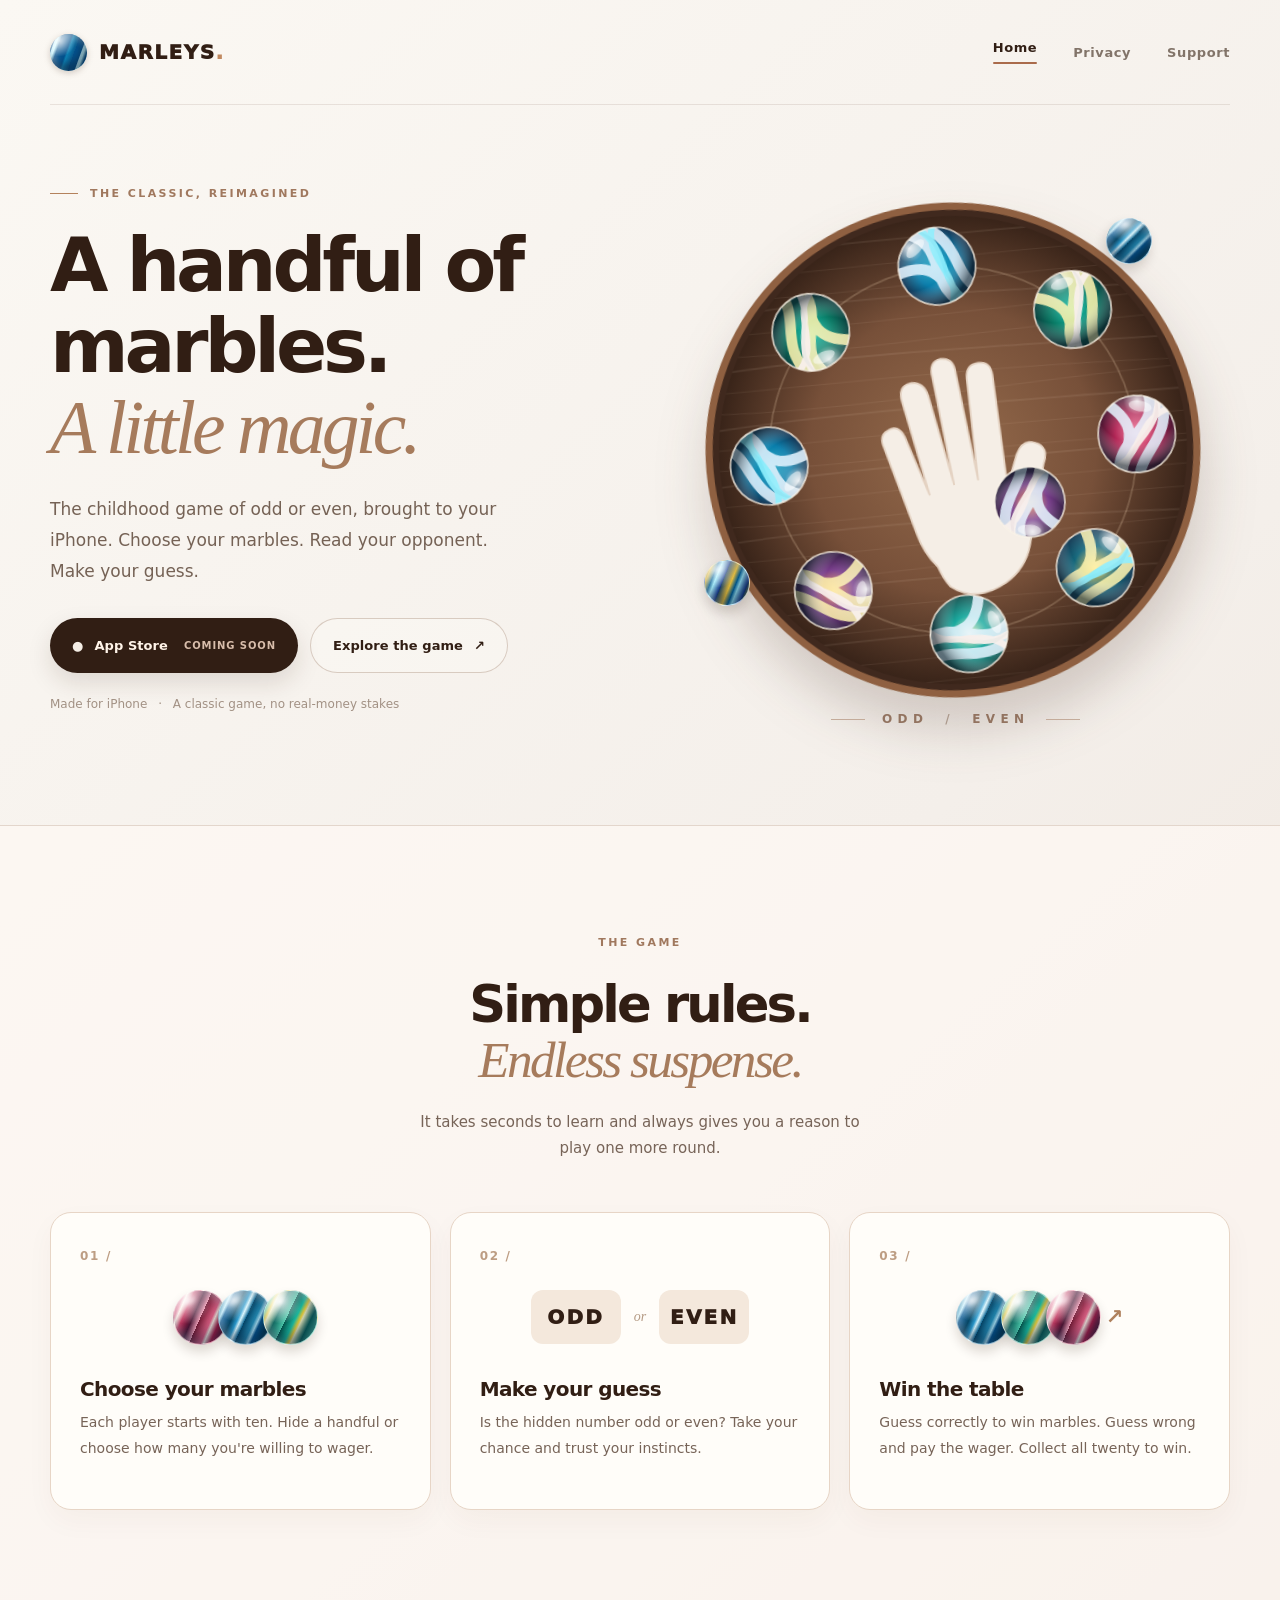
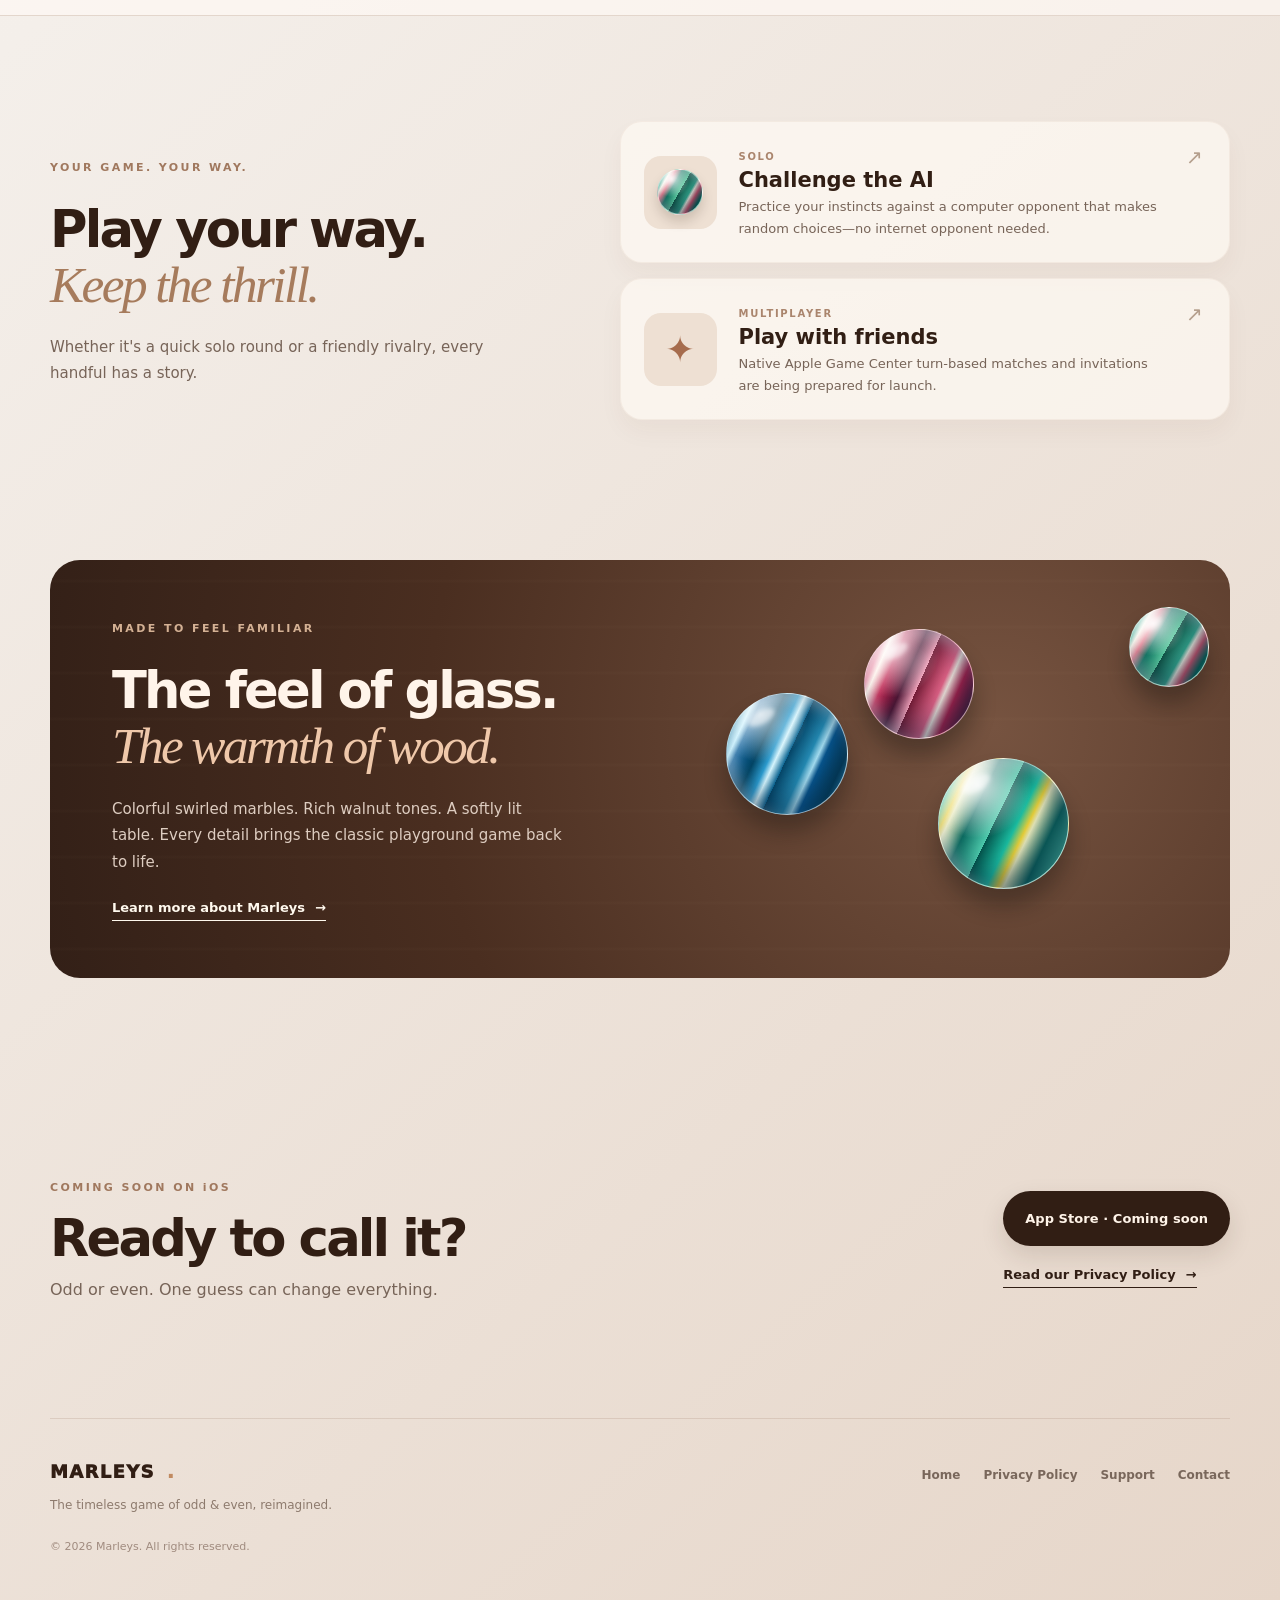
==== index.html @ 5f9bfbec "Build Marleys branded GitHub Pages site with support and privacy" ====
<!doctype html>
<html lang="en">
<head>
  <meta charset="utf-8">
  <meta name="viewport" content="width=device-width, initial-scale=1, viewport-fit=cover">
  <meta name="theme-color" content="#f4efea">
  <meta name="description" content="Marleys brings the classic game of odd or even to iPhone. Guess, wager marbles, and challenge a friend with Apple Game Center. App Store release coming soon.">
  <link rel="canonical" href="https://doki050.github.io/marleys-privacy/">
  <meta property="og:type" content="website">
  <meta property="og:site_name" content="Marleys">
  <meta property="og:title" content="Marleys — The classic game of odd & even">
  <meta property="og:description" content="Marleys brings the classic game of odd or even to iPhone. Guess, wager marbles, and challenge a friend with Apple Game Center. App Store release coming soon.">
  <meta property="og:url" content="https://doki050.github.io/marleys-privacy/">
  <meta name="twitter:card" content="summary">
  <link rel="icon" type="image/svg+xml" href="assets/marleys-mark.svg">
  <link rel="stylesheet" href="styles.css">
  <title>Marleys — The classic game of odd & even</title>
</head>
<body>
  <a class="skip-link" href="#main">Skip to content</a>
  <header class="site-header wrap">
    <a class="brand" href="./" aria-label="Marleys home"><span class="brand-ball" aria-hidden="true"></span><span>MARLEYS<span class="brand-dot">.</span></span></a>
    <nav class="navigation" aria-label="Main navigation">
      <a href="./" aria-current="page">Home</a>
      <a href="privacy.html">Privacy</a>
      <a href="support.html">Support</a>
    </nav>
  </header>

  <main id="main">
    <section class="hero wrap">
      <div class="hero-copy">
        <span class="eyebrow"><span class="eyebrow-line"></span> THE CLASSIC, REIMAGINED</span>
        <h1>A handful of<br>marbles.<br><em>A little magic.</em></h1>
        <p class="hero-lead">The childhood game of odd or even, brought to your iPhone. Choose your marbles. Read your opponent. Make your guess.</p>
        <div class="hero-actions">
          <span class="button button-primary coming-soon" aria-label="Coming soon to the App Store"><span class="apple-glyph" aria-hidden="true">●</span> App Store <span class="button-soon">Coming soon</span></span>
          <a class="button button-quiet" href="#how-to-play">Explore the game <span aria-hidden="true">↗</span></a>
        </div>
        <p class="hero-footnote">Made for iPhone <span>·</span> A classic game, no real-money stakes</p>
      </div>
      <div class="hero-art">
        <div class="art-halo" aria-hidden="true"></div>
        <img class="hero-emblem" src="assets/marleys-mark.svg" alt="A wooden tabletop emblem with a cream hand and colorful glass marbles" width="560" height="560" loading="eager">
        <span class="floating-ball float-one" aria-hidden="true"></span>
        <span class="floating-ball float-two" aria-hidden="true"></span>
        <span class="art-caption"><span class="caption-line"></span> ODD <span class="caption-divider">/</span> EVEN <span class="caption-line"></span></span>
      </div>
    </section>
    <section class="section intro" id="how-to-play" aria-labelledby="how-title">
      <div class="wrap">
        <div class="section-heading"><p class="eyebrow">THE GAME</p><h2 id="how-title">Simple rules.<br><em>Endless suspense.</em></h2><p>It takes seconds to learn and always gives you a reason to play one more round.</p></div>
        <div class="steps">
          <article class="step"><span class="step-index">01 /</span><div class="step-illustration"><span class="glass-marble glass-marble-red" aria-hidden="true"></span><span class="glass-marble glass-marble-blue" aria-hidden="true"></span><span class="glass-marble glass-marble-gold" aria-hidden="true"></span></div><h3>Choose your marbles</h3><p>Each player starts with ten. Hide a handful or choose how many you're willing to wager.</p></article>
          <article class="step"><span class="step-index">02 /</span><div class="step-illustration guess-illustration" aria-hidden="true"><span>ODD</span><i>or</i><span>EVEN</span></div><h3>Make your guess</h3><p>Is the hidden number odd or even? Take your chance and trust your instincts.</p></article>
          <article class="step"><span class="step-index">03 /</span><div class="step-illustration win-illustration" aria-hidden="true"><span class="glass-marble glass-marble-blue"></span><span class="glass-marble glass-marble-gold"></span><span class="glass-marble glass-marble-red"></span><b>↗</b></div><h3>Win the table</h3><p>Guess correctly to win marbles. Guess wrong and pay the wager. Collect all twenty to win.</p></article>
        </div>
      </div>
    </section>
    <section class="section modes-section">
      <div class="wrap modes-layout">
        <div class="section-heading left"><p class="eyebrow">YOUR GAME. YOUR WAY.</p><h2>Play your way.<br><em>Keep the thrill.</em></h2><p>Whether it's a quick solo round or a friendly rivalry, every handful has a story.</p></div>
        <div class="mode-stack">
          <article class="mode-tile"><div class="mode-symbol"><span class="glass-marble glass-marble-teal" aria-hidden="true"></span></div><div><span class="mode-kicker">SOLO</span><h3>Challenge the AI</h3><p>Practice your instincts against a computer opponent that makes random choices—no internet opponent needed.</p></div><span class="mode-arrow" aria-hidden="true">↗</span></article>
          <article class="mode-tile"><div class="mode-symbol friends-symbol" aria-hidden="true">✦</div><div><span class="mode-kicker">MULTIPLAYER</span><h3>Play with friends</h3><p>Native Apple Game Center turn-based matches and invitations are being prepared for launch.</p></div><span class="mode-arrow" aria-hidden="true">↗</span></article>
        </div>
      </div>
    </section>
    <section class="section feature-section">
      <div class="wrap feature-panel"><div class="feature-copy"><p class="eyebrow">MADE TO FEEL FAMILIAR</p><h2>The feel of glass.<br><em>The warmth of wood.</em></h2><p>Colorful swirled marbles. Rich walnut tones. A softly lit table. Every detail brings the classic playground game back to life.</p><a class="text-link" href="support.html">Learn more about Marleys <span aria-hidden="true">→</span></a></div><div class="feature-showcase" aria-hidden="true"><span class="glass-marble glass-marble-red"></span><span class="glass-marble glass-marble-blue"></span><span class="glass-marble glass-marble-gold"></span><span class="glass-marble glass-marble-teal"></span></div></div>
    </section>
    <section class="section final-cta"><div class="wrap final-inner"><div><p class="eyebrow">COMING SOON ON iOS</p><h2>Ready to call it?</h2><p>Odd or even. One guess can change everything.</p></div><div class="final-cta-actions"><span class="button button-primary coming-soon" aria-label="App Store release coming soon">App Store · Coming soon</span><a class="text-link" href="privacy.html">Read our Privacy Policy <span aria-hidden="true">→</span></a></div></div></section>
  </main>
  <footer class="site-footer wrap">
    <div><a class="footer-brand" href="./">MARLEYS<span class="brand-dot">.</span></a><p>The timeless game of odd &amp; even, reimagined.</p><small>© 2026 Marleys. All rights reserved.</small></div>
    <nav aria-label="Footer links"><a href="./">Home</a><a href="privacy.html">Privacy Policy</a><a href="support.html">Support</a><a href="mailto:kovacs.benjamin.mark99@gmail.com">Contact</a></nav>
  </footer>
</body>
</html>
---- styles.css ----
:root {
  --paper:#f4efea;--paper-top:#fbf8f3;--cream:#fffaf3;--sand:#e9dacc;--walnut:#311e14;--wood:#684733;--caramel:#ab805c;--muted:#776458;--line:rgba(91,62,43,.15);--shadow:0 30px 65px rgba(58,32,16,.12);
}
*{box-sizing:border-box}html{scroll-behavior:smooth}body{margin:0;color:var(--walnut);font-family:ui-rounded,"SF Pro Rounded","Avenir Next",Avenir,system-ui,-apple-system,BlinkMacSystemFont,"Segoe UI",sans-serif;background:linear-gradient(138deg,var(--paper-top) 0%,var(--paper) 38%,#e6d6c9 100%);-webkit-font-smoothing:antialiased}a{color:inherit}a:focus-visible,summary:focus-visible{outline:3px solid #b67544;outline-offset:5px}p{line-height:1.75}button,summary{font:inherit}::selection{color:#fff;background:#754e36}.wrap{width:min(1180px,calc(100% - 72px));margin-inline:auto}.skip-link{position:absolute;top:-90px;left:16px;padding:12px 20px;background:var(--walnut);color:white;z-index:50}.skip-link:focus{top:10px}.site-header{height:105px;display:flex;align-items:center;justify-content:space-between;gap:24px;border-bottom:1px solid rgba(82,51,32,.11)}.brand,.footer-brand{text-decoration:none;font-weight:950;letter-spacing:.075em;font-size:20px;display:inline-flex;align-items:center;gap:12px}.brand-dot{color:#c18a61}.brand-ball{display:block;width:37px;height:37px;border-radius:50%;position:relative;box-shadow:inset -6px -7px 7px rgba(10,29,49,.45),inset 5px 5px 7px rgba(255,255,255,.4),0 2px 6px #634b3b44;background:radial-gradient(circle at 26% 18%,#ffffffbb,transparent 39%),repeating-linear-gradient(110deg,transparent 0px,transparent 6px,#b9eeff 7px,#c2f8ff 9px,transparent 12px,transparent 21px,#0d80b3 23px,#0a5a8f 29px),#04528e}.navigation{display:flex;align-items:center;gap:36px}.navigation a{text-decoration:none;font-size:13px;font-weight:750;letter-spacing:.045em;color:#827469;transition:color .2s}.navigation a:hover,.navigation a[aria-current=page]{color:var(--walnut)}.navigation a[aria-current=page]::after{content:"";display:block;height:2px;border-radius:3px;background:#aa6b4b;margin-top:7px}.hero{display:grid;grid-template-columns:1.04fr .96fr;align-items:center;min-height:650px;padding-block:74px 98px;gap:26px}.eyebrow{display:inline-flex;align-items:center;gap:12px;letter-spacing:.22em;font-size:11px;font-weight:850;color:#a0785e;margin:0 0 25px}.eyebrow-line{width:28px;height:1px;background:#b4825c}.hero h1,.section-heading h2,.feature-copy h2,.final-cta h2,.page-hero h1,.not-found h1{font-weight:900;letter-spacing:-.055em;line-height:1.07;margin:0}.hero h1{font-size:clamp(54px,5.9vw,86px)}em{font-family:Georgia,"Times New Roman",serif;font-style:italic;font-weight:400;letter-spacing:-.05em;color:#a67b5c}.hero-lead{font-size:17px;max-width:470px;margin:26px 0 32px;color:#756255;line-height:1.8}.hero-actions{display:flex;align-items:center;flex-wrap:wrap;gap:12px}.button{display:inline-flex;align-items:center;justify-content:center;gap:11px;min-height:55px;padding:0 22px;border-radius:100px;font-size:13px;font-weight:850;text-decoration:none;white-space:nowrap;letter-spacing:.005em}.button-primary{background:var(--walnut);color:#fff4e9;box-shadow:0 10px 24px #38201321}.button-primary[href]:hover{background:#563826;transform:translateY(-2px)}.button-quiet{border:1px solid #bca59688;background:#fffdf93e}.button-quiet:hover{background:#fffaf5}.button-soon{margin-left:5px;font-size:10px;text-transform:uppercase;letter-spacing:.09em;color:#d8bdab}.coming-soon{cursor:default}.apple-glyph{font-size:13px;color:#f4ede5}.hero-footnote{font-size:12px;color:#a29184;margin-top:21px}.hero-footnote span{padding:0 7px}.hero-art{position:relative;min-height:520px;display:flex;flex-direction:column;align-items:center;justify-content:center}.art-halo{position:absolute;inset:3% 1% 9%;border-radius:50%;background:radial-gradient(circle,#e0c2a9aa 0,transparent 62%)}.hero-emblem{display:block;width:min(100%,540px);height:auto;position:relative;z-index:2;filter:drop-shadow(0 32px 26px #3f281e33);transform:rotate(-5deg)}.art-caption{position:relative;z-index:2;display:flex;align-items:center;gap:17px;color:#927360;letter-spacing:.45em;font-size:12px;font-weight:850;margin-top:-8px;padding-left:.45em}.caption-line{display:block;width:34px;height:1px;background:#c4ab9a}.caption-divider{color:#ab998c}.floating-ball,.glass-marble{display:inline-block;flex:none;border-radius:50%;position:relative;box-shadow:inset -7px -10px 13px #01142e6a,inset 4px 4px 8px #ffffff70,0 7px 12px #24150928;border:1px solid #ffffff93;background:radial-gradient(circle at 28% 17%,#ffffffae,transparent 36%),repeating-linear-gradient(115deg,#054567 0%,#248bb4 12%,#b1ecff 17%,#075d9a 21%,#034565 33%,#2b9acd 41%,#d5f4fc 45%,#096492 51%)}.floating-ball::after,.glass-marble::after{content:"";position:absolute;width:24%;height:11%;top:14%;left:17%;border-radius:50%;background:#fff8;filter:blur(2px);transform:rotate(-30deg)}.float-one,.float-two{position:absolute;z-index:3;width:46px;height:46px}.float-one{top:7%;right:14%;transform:rotate(20deg)}.float-two{left:5%;bottom:22%;background:radial-gradient(circle at 30% 20%,#ffffffa6,transparent 38%),repeating-linear-gradient(112deg,#194267 0%,#efc339 14%,#00629b 23%,#9defff 29%,#143487 42%)}.section{padding-block:105px}.intro{background:#fffaf5aa;border-block:1px solid #e3d6cc}.section-heading{text-align:center;margin:0 auto 51px;max-width:630px}.section-heading h2,.feature-copy h2{font-size:clamp(39px,4vw,59px)}.section-heading>p:last-child{color:var(--muted);font-size:15px;max-width:440px;margin:21px auto 0}.steps{display:grid;grid-template-columns:repeat(3,1fr);gap:19px}.step{padding:32px 29px 38px;border:1px solid #e7d5c6;background:#fffdf9;border-radius:21px;min-height:298px;box-shadow:0 11px 28px #5a35100a}.step-index{font-size:12px;font-weight:850;letter-spacing:.14em;color:#bd9d83}.step-illustration{height:86px;display:flex;align-items:center;justify-content:center;gap:-6px;margin:10px 0 17px}.glass-marble{width:58px;height:58px}.step-illustration .glass-marble{width:55px;height:55px;margin-right:-10px}.glass-marble-red{background:radial-gradient(circle at 25% 18%,#ffffffb9,transparent 40%),repeating-linear-gradient(114deg,#721c36 0%,#e76387 15%,#fff1e6 19%,#be204d 27%,#4b1634 40%,#ef9eb7 50%)}.glass-marble-gold{background:radial-gradient(circle at 30% 20%,#ffffffe0,transparent 39%),repeating-linear-gradient(116deg,#04544c 0%,#1aba9f 12%,#e8cf38 18%,#e7e8ba 21%,#0c6a60 32%,#4cc9ab 45%)}.glass-marble-teal{background:radial-gradient(circle at 30% 20%,#ffffffe0,transparent 39%),repeating-linear-gradient(120deg,#115446 0%,#36ae90 15%,#faf5e5 19%,#df5b72 26%,#06705c 35%,#5ccfa2 49%)}.guess-illustration{gap:13px;color:var(--walnut);font-size:20px;font-weight:950;letter-spacing:.11em}.guess-illustration span{display:grid;place-items:center;background:#f4e8dc;border-radius:12px;min-width:90px;height:54px}.guess-illustration i{font-family:Georgia,serif;font-size:14px;color:#b59b85;font-weight:400;letter-spacing:0}.win-illustration{position:relative}.win-illustration b{font-size:21px;color:#af815d;margin-left:15px}.step h3{font-size:20px;letter-spacing:-.03em;margin:5px 0 9px}.step p{font-size:14px;color:var(--muted);margin:0;line-height:1.8}.modes-layout{display:grid;grid-template-columns:.9fr 1.1fr;gap:70px;align-items:center}.section-heading.left{text-align:left;margin:0;max-width:445px}.section-heading.left>p:last-child{margin-left:0}.mode-stack{display:grid;gap:15px}.mode-tile{display:grid;grid-template-columns:77px 1fr 20px;gap:18px;align-items:center;padding:23px;background:#fffaf4a8;border-radius:22px;border:1px solid #dcc8b93d;box-shadow:0 12px 24px #54361d0b}.mode-symbol{display:grid;place-items:center;width:73px;height:73px;background:#eee0d3;border-radius:17px}.mode-symbol .glass-marble{width:46px;height:46px}.friends-symbol{font-size:36px;color:#a66c4d}.mode-kicker{font-weight:850;letter-spacing:.17em;color:#aa856d;font-size:10px}.mode-tile h3{font-size:21px;margin:4px 0}.mode-tile p{font-size:13px;color:var(--muted);margin:0;line-height:1.65}.mode-arrow{font-size:20px;color:#b49e8c;align-self:start}.feature-section{padding-top:35px}.feature-panel{display:grid;grid-template-columns:1.1fr .9fr;align-items:center;min-height:380px;border-radius:30px;overflow:hidden;background:radial-gradient(circle at 80% 40%,#765340,#4a2e20 58%,#301e16 105%);position:relative;color:#fff4ea}.feature-panel::before{content:"";position:absolute;inset:0;opacity:.19;background:repeating-linear-gradient(0deg,transparent 0 27px,#f5d5ab14 28px 30px,transparent 31px 46px);pointer-events:none}.feature-copy{padding:57px 16px 57px 62px;position:relative;z-index:2}.feature-copy .eyebrow{color:#d4b194}.feature-copy h2{font-size:clamp(39px,4vw,57px)}.feature-copy h2 em{color:#efc8aa}.feature-copy p:not(.eyebrow){max-width:450px;font-size:15px;color:#decdc1;margin:22px 0}.text-link{display:inline-flex;align-items:center;gap:10px;font-size:13px;font-weight:800;text-decoration:none;border-bottom:1px solid currentColor;padding-bottom:5px}.feature-copy .text-link{color:#fff9ee}.text-link:hover{opacity:.72}.feature-showcase{position:relative;height:360px}.feature-showcase .glass-marble{position:absolute;width:110px;height:110px;box-shadow:inset -15px -16px 24px #071e396b,inset 9px 8px 14px #ffffff70,0 17px 22px #130e0c55}.feature-showcase .glass-marble:nth-child(1){top:11%;left:31%}.feature-showcase .glass-marble:nth-child(2){top:29%;left:5%;width:122px;height:122px}.feature-showcase .glass-marble:nth-child(3){top:47%;left:45%;width:131px;height:131px}.feature-showcase .glass-marble:nth-child(4){top:5%;right:4%;width:80px;height:80px}.final-cta{padding-block:93px 114px}.final-inner{display:flex;align-items:center;justify-content:space-between;gap:30px}.final-inner .eyebrow{margin-bottom:14px}.final-cta h2{font-size:clamp(40px,4vw,60px)}.final-cta p:not(.eyebrow){color:var(--muted);margin:10px 0 0}.final-cta-actions{display:grid;justify-items:start;gap:21px}.site-footer{display:flex;justify-content:space-between;gap:30px;padding-block:42px 50px;border-top:1px solid #9a7d6a36}.footer-brand{font-size:18px}.site-footer p{color:#8d7a6d;font-size:12px;margin:13px 0 19px}.site-footer small{font-size:11px;color:#a08b7f}.site-footer nav{display:flex;flex-wrap:wrap;align-content:start;gap:23px;padding-top:7px}.site-footer nav a{text-decoration:none;font-size:12px;font-weight:700;color:#79675b}.site-footer nav a:hover{color:var(--walnut)}
/* Privacy and support */
.legal-main{padding-top:77px;padding-bottom:107px}.page-hero{max-width:760px;margin-bottom:72px}.page-hero h1{font-size:clamp(58px,6.5vw,88px)}.page-hero>p{font-size:17px;color:var(--muted);max-width:650px;margin:27px 0 21px}.date-note{font-size:12px;color:#a08d7e}.legal-layout{display:grid;grid-template-columns:200px minmax(0,1fr);gap:62px;align-items:start}.legal-aside{display:grid;gap:17px;position:sticky;top:24px}.legal-aside span{font-size:10px;font-weight:850;letter-spacing:.22em;color:#b49277;margin-bottom:6px}.legal-aside a{text-decoration:none;color:#817163;font-size:13px;font-weight:700}.legal-aside a:hover{color:var(--walnut)}.legal-content{display:grid;gap:15px}.legal-card{background:#fffdf9c7;border-radius:22px;border:1px solid #e5d3c6;padding:32px 36px;scroll-margin-top:20px}.legal-card.highlight{background:linear-gradient(135deg,#f5e4d4,#ebd2bc);border-color:#e3c5ac}.card-kicker{color:#ae8265;display:block;font-size:10px;font-weight:850;letter-spacing:.18em;margin-bottom:13px}.legal-card h2{font-size:23px;letter-spacing:-.035em;margin:0 0 13px}.legal-card p{color:#736155;font-size:14px;margin:9px 0;line-height:1.85}.legal-card a{color:#78482f;text-underline-offset:3px}.legal-card.contact-card{background:var(--walnut);color:#fff7ed}.legal-card.contact-card h2{color:#fff7ed}.legal-card.contact-card p{color:#ddcabe}.legal-card.contact-card .card-kicker{color:#e4b98d}.email-link{display:inline-flex;align-items:center;gap:15px;font-size:clamp(13px,1.9vw,19px);font-weight:800;overflow-wrap:anywhere}.contact-card .email-link{color:#fff6ee}.support-contact{background:var(--walnut);border-radius:26px;padding:32px 39px;display:flex;justify-content:space-between;align-items:center;gap:20px;color:#fff9ef;margin-bottom:71px}.support-contact .card-kicker{color:#dfba9c}.support-contact h2{font-size:33px;letter-spacing:-.04em;margin:0}.support-contact p{font-size:13px;color:#decabf;margin:6px 0}.support-contact .button{background:#fff8ec;color:var(--walnut)}.faq-section{display:grid;grid-template-columns:250px minmax(0,1fr);gap:55px;margin-bottom:63px}.faq-heading .eyebrow{margin-bottom:15px}.faq-heading h2{font-size:34px;line-height:1.15;letter-spacing:-.045em;margin:0}.faq-list{display:grid;gap:12px}.faq-list details{background:#fffaf5c2;border:1px solid #e3d4c7;border-radius:17px;padding:0 23px}.faq-list summary{position:relative;cursor:pointer;font-weight:800;font-size:15px;list-style:none;padding:23px 30px 23px 0}.faq-list summary::-webkit-details-marker{display:none}.faq-list summary::after{content:"+";position:absolute;right:0;top:18px;color:#a37d61;font-size:26px;font-weight:400}.faq-list details[open] summary::after{content:"−"}.faq-list details p{font-size:14px;line-height:1.9;color:var(--muted);margin:0 0 23px}.faq-list details a{color:#734628}.support-bottom{display:flex;align-items:center;gap:20px;padding:30px 0;border-top:1px solid var(--line)}.support-bottom .glass-marble{width:53px;height:53px}.support-bottom h2{font-size:21px;margin:0}.support-bottom p{color:var(--muted);font-size:13px;margin:4px 0}.support-bottom .text-link{margin-left:auto}.not-found{min-height:60vh;display:flex;flex-direction:column;align-items:flex-start;justify-content:center;padding-bottom:60px}.not-found h1{font-size:clamp(54px,7vw,96px)}.not-found>p{color:var(--muted)}
@media(max-width:960px){.hero{min-height:auto;grid-template-columns:1fr 1fr;padding-block:62px 78px}.hero h1{font-size:clamp(47px,6vw,70px)}.hero-art{min-height:400px}.section{padding-block:75px}.modes-layout{gap:34px}.feature-copy{padding-left:40px}.legal-layout{grid-template-columns:155px minmax(0,1fr);gap:30px}.faq-section{grid-template-columns:190px minmax(0,1fr);gap:30px}}
@media(max-width:720px){.wrap{width:min(100% - 36px,590px)}.site-header{height:78px}.brand{font-size:17px;gap:8px}.brand-ball{width:29px;height:29px}.navigation{gap:15px}.navigation a{font-size:12px}.hero{display:flex;flex-direction:column;align-items:stretch;gap:15px;padding-block:65px 64px}.hero h1{font-size:clamp(48px,11.3vw,77px)}.hero-lead{font-size:15px;max-width:520px}.hero-actions{gap:10px}.hero-art{min-height:0;padding:13px 20px 0}.hero-emblem{width:min(100%,420px)}.art-caption{margin-top:-13px}.float-one{right:9%;top:8%}.float-two{left:7%;bottom:19%}.section{padding-block:74px}.section-heading h2,.feature-copy h2{font-size:clamp(37px,9vw,54px)}.steps{grid-template-columns:1fr}.step{min-height:0;padding:25px 27px 29px}.step-illustration{height:79px;margin:1px 0 11px}.modes-layout{grid-template-columns:1fr}.section-heading.left{margin-bottom:3px}.feature-section{padding-top:0}.feature-panel{grid-template-columns:1fr;min-height:auto}.feature-copy{padding:46px 32px 0}.feature-showcase{height:220px}.feature-showcase .glass-marble:nth-child(1){left:28%;top:7%}.feature-showcase .glass-marble:nth-child(2){left:11%;top:32%}.feature-showcase .glass-marble:nth-child(3){left:57%;top:39%}.feature-showcase .glass-marble:nth-child(4){right:18%;top:2%}.final-inner{align-items:flex-start;flex-direction:column}.site-footer{display:block;padding-block:36px}.site-footer nav{margin-top:25px}.legal-main{padding-top:68px;padding-bottom:80px}.page-hero{margin-bottom:47px}.page-hero h1{font-size:clamp(52px,11.5vw,74px)}.page-hero>p{font-size:15px}.legal-layout{display:block}.legal-aside{display:none}.legal-card{padding:25px 24px}.legal-card h2{font-size:21px}.faq-section{display:block;margin-bottom:53px}.faq-heading{margin-bottom:25px}.support-contact{padding:29px 25px;flex-direction:column;align-items:flex-start}.support-bottom{flex-wrap:wrap}.support-bottom .text-link{margin-left:73px}}
@media(max-width:390px){.wrap{width:calc(100% - 28px)}.navigation{gap:12px}.navigation a{font-size:11px}.brand{font-size:15px}.brand-ball{width:26px;height:26px}.hero h1{font-size:46px}.button{padding:0 16px;min-height:51px;font-size:12px}.button-soon{font-size:9px}.mode-tile{grid-template-columns:57px 1fr 10px;gap:12px;padding:17px}.mode-symbol{width:57px;height:57px}.mode-symbol .glass-marble{width:39px;height:39px}.mode-tile h3{font-size:18px}.mode-tile p{font-size:12px}.legal-card{padding:23px 18px}}
@media(prefers-reduced-motion:reduce){html{scroll-behavior:auto}*,*::before,*::after{animation:none!important;transition:none!important}}
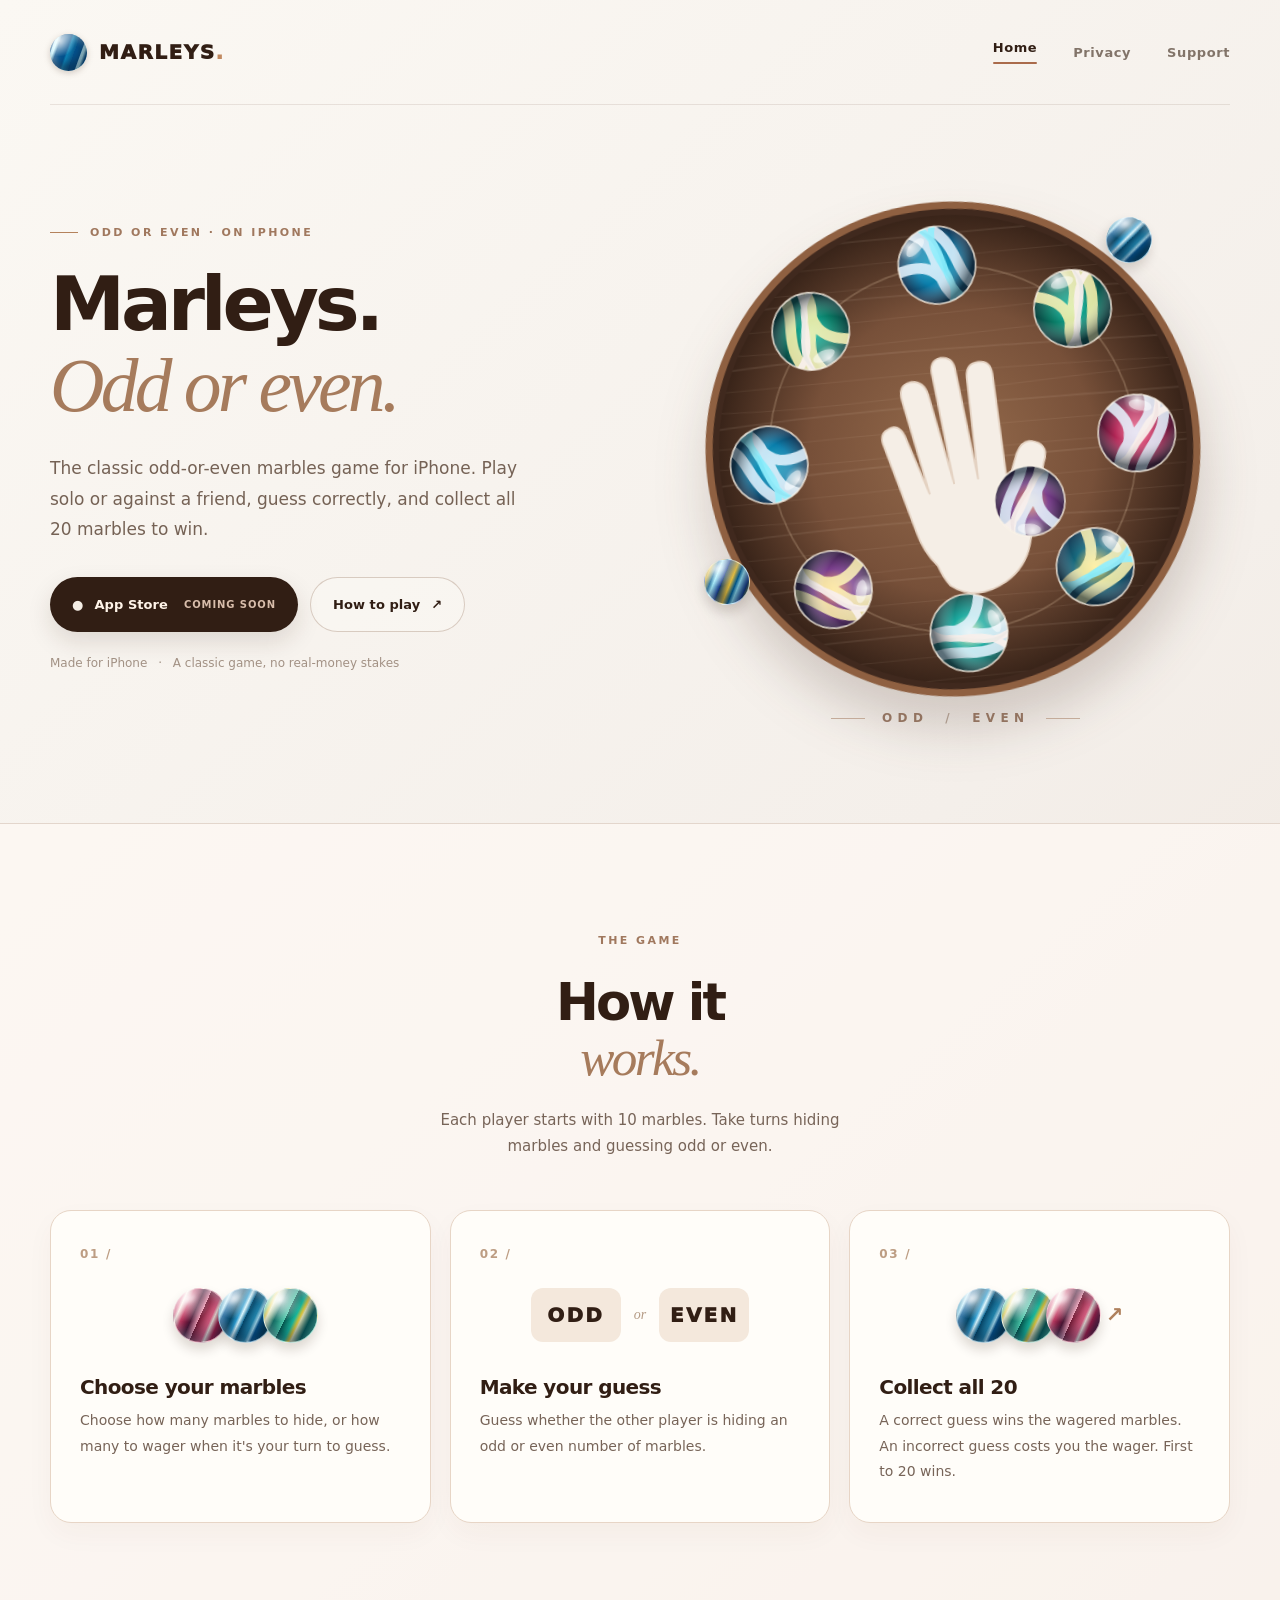
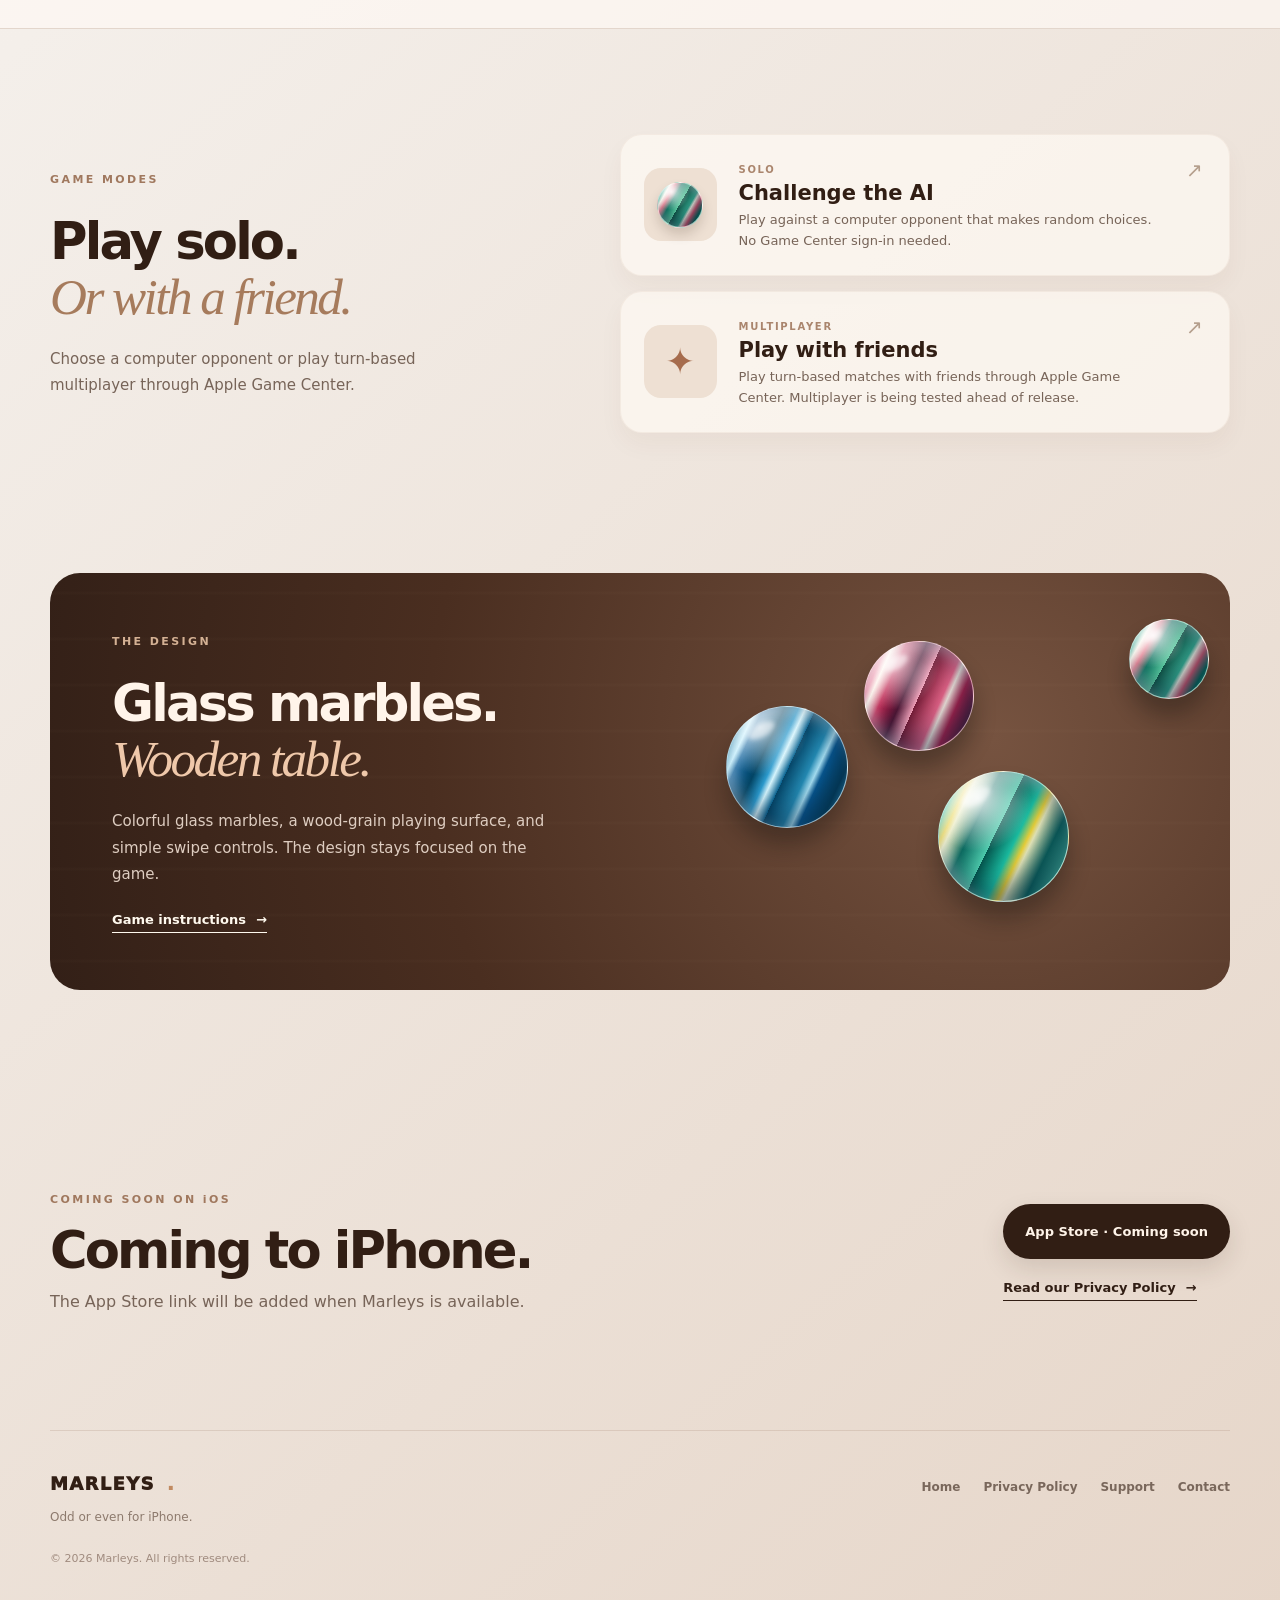
==== commit 8367b14b: "Replace sentimental Marleys homepage copy with direct game-focused messaging" ====
--- a/index.html
+++ b/index.html
@@ -30,12 +30,12 @@
   <main id="main">
     <section class="hero wrap">
       <div class="hero-copy">
-        <span class="eyebrow"><span class="eyebrow-line"></span> THE CLASSIC, REIMAGINED</span>
-        <h1>A handful of<br>marbles.<br><em>A little magic.</em></h1>
-        <p class="hero-lead">The childhood game of odd or even, brought to your iPhone. Choose your marbles. Read your opponent. Make your guess.</p>
+        <span class="eyebrow"><span class="eyebrow-line"></span> ODD OR EVEN · ON IPHONE</span>
+        <h1>Marleys.<br><em>Odd or even.</em></h1>
+        <p class="hero-lead">The classic odd-or-even marbles game for iPhone. Play solo or against a friend, guess correctly, and collect all 20 marbles to win.</p>
         <div class="hero-actions">
           <span class="button button-primary coming-soon" aria-label="Coming soon to the App Store"><span class="apple-glyph" aria-hidden="true">●</span> App Store <span class="button-soon">Coming soon</span></span>
-          <a class="button button-quiet" href="#how-to-play">Explore the game <span aria-hidden="true">↗</span></a>
+          <a class="button button-quiet" href="#how-to-play">How to play <span aria-hidden="true">↗</span></a>
         </div>
         <p class="hero-footnote">Made for iPhone <span>·</span> A classic game, no real-money stakes</p>
       </div>
@@ -49,30 +49,30 @@
     </section>
     <section class="section intro" id="how-to-play" aria-labelledby="how-title">
       <div class="wrap">
-        <div class="section-heading"><p class="eyebrow">THE GAME</p><h2 id="how-title">Simple rules.<br><em>Endless suspense.</em></h2><p>It takes seconds to learn and always gives you a reason to play one more round.</p></div>
+        <div class="section-heading"><p class="eyebrow">THE GAME</p><h2 id="how-title">How it<br><em>works.</em></h2><p>Each player starts with 10 marbles. Take turns hiding marbles and guessing odd or even.</p></div>
         <div class="steps">
-          <article class="step"><span class="step-index">01 /</span><div class="step-illustration"><span class="glass-marble glass-marble-red" aria-hidden="true"></span><span class="glass-marble glass-marble-blue" aria-hidden="true"></span><span class="glass-marble glass-marble-gold" aria-hidden="true"></span></div><h3>Choose your marbles</h3><p>Each player starts with ten. Hide a handful or choose how many you're willing to wager.</p></article>
-          <article class="step"><span class="step-index">02 /</span><div class="step-illustration guess-illustration" aria-hidden="true"><span>ODD</span><i>or</i><span>EVEN</span></div><h3>Make your guess</h3><p>Is the hidden number odd or even? Take your chance and trust your instincts.</p></article>
-          <article class="step"><span class="step-index">03 /</span><div class="step-illustration win-illustration" aria-hidden="true"><span class="glass-marble glass-marble-blue"></span><span class="glass-marble glass-marble-gold"></span><span class="glass-marble glass-marble-red"></span><b>↗</b></div><h3>Win the table</h3><p>Guess correctly to win marbles. Guess wrong and pay the wager. Collect all twenty to win.</p></article>
+          <article class="step"><span class="step-index">01 /</span><div class="step-illustration"><span class="glass-marble glass-marble-red" aria-hidden="true"></span><span class="glass-marble glass-marble-blue" aria-hidden="true"></span><span class="glass-marble glass-marble-gold" aria-hidden="true"></span></div><h3>Choose your marbles</h3><p>Choose how many marbles to hide, or how many to wager when it's your turn to guess.</p></article>
+          <article class="step"><span class="step-index">02 /</span><div class="step-illustration guess-illustration" aria-hidden="true"><span>ODD</span><i>or</i><span>EVEN</span></div><h3>Make your guess</h3><p>Guess whether the other player is hiding an odd or even number of marbles.</p></article>
+          <article class="step"><span class="step-index">03 /</span><div class="step-illustration win-illustration" aria-hidden="true"><span class="glass-marble glass-marble-blue"></span><span class="glass-marble glass-marble-gold"></span><span class="glass-marble glass-marble-red"></span><b>↗</b></div><h3>Collect all 20</h3><p>A correct guess wins the wagered marbles. An incorrect guess costs you the wager. First to 20 wins.</p></article>
         </div>
       </div>
     </section>
     <section class="section modes-section">
       <div class="wrap modes-layout">
-        <div class="section-heading left"><p class="eyebrow">YOUR GAME. YOUR WAY.</p><h2>Play your way.<br><em>Keep the thrill.</em></h2><p>Whether it's a quick solo round or a friendly rivalry, every handful has a story.</p></div>
+        <div class="section-heading left"><p class="eyebrow">GAME MODES</p><h2>Play solo.<br><em>Or with a friend.</em></h2><p>Choose a computer opponent or play turn-based multiplayer through Apple Game Center.</p></div>
         <div class="mode-stack">
-          <article class="mode-tile"><div class="mode-symbol"><span class="glass-marble glass-marble-teal" aria-hidden="true"></span></div><div><span class="mode-kicker">SOLO</span><h3>Challenge the AI</h3><p>Practice your instincts against a computer opponent that makes random choices—no internet opponent needed.</p></div><span class="mode-arrow" aria-hidden="true">↗</span></article>
-          <article class="mode-tile"><div class="mode-symbol friends-symbol" aria-hidden="true">✦</div><div><span class="mode-kicker">MULTIPLAYER</span><h3>Play with friends</h3><p>Native Apple Game Center turn-based matches and invitations are being prepared for launch.</p></div><span class="mode-arrow" aria-hidden="true">↗</span></article>
+          <article class="mode-tile"><div class="mode-symbol"><span class="glass-marble glass-marble-teal" aria-hidden="true"></span></div><div><span class="mode-kicker">SOLO</span><h3>Challenge the AI</h3><p>Play against a computer opponent that makes random choices. No Game Center sign-in needed.</p></div><span class="mode-arrow" aria-hidden="true">↗</span></article>
+          <article class="mode-tile"><div class="mode-symbol friends-symbol" aria-hidden="true">✦</div><div><span class="mode-kicker">MULTIPLAYER</span><h3>Play with friends</h3><p>Play turn-based matches with friends through Apple Game Center. Multiplayer is being tested ahead of release.</p></div><span class="mode-arrow" aria-hidden="true">↗</span></article>
         </div>
       </div>
     </section>
     <section class="section feature-section">
-      <div class="wrap feature-panel"><div class="feature-copy"><p class="eyebrow">MADE TO FEEL FAMILIAR</p><h2>The feel of glass.<br><em>The warmth of wood.</em></h2><p>Colorful swirled marbles. Rich walnut tones. A softly lit table. Every detail brings the classic playground game back to life.</p><a class="text-link" href="support.html">Learn more about Marleys <span aria-hidden="true">→</span></a></div><div class="feature-showcase" aria-hidden="true"><span class="glass-marble glass-marble-red"></span><span class="glass-marble glass-marble-blue"></span><span class="glass-marble glass-marble-gold"></span><span class="glass-marble glass-marble-teal"></span></div></div>
+      <div class="wrap feature-panel"><div class="feature-copy"><p class="eyebrow">THE DESIGN</p><h2>Glass marbles.<br><em>Wooden table.</em></h2><p>Colorful glass marbles, a wood-grain playing surface, and simple swipe controls. The design stays focused on the game.</p><a class="text-link" href="support.html">Game instructions <span aria-hidden="true">→</span></a></div><div class="feature-showcase" aria-hidden="true"><span class="glass-marble glass-marble-red"></span><span class="glass-marble glass-marble-blue"></span><span class="glass-marble glass-marble-gold"></span><span class="glass-marble glass-marble-teal"></span></div></div>
     </section>
-    <section class="section final-cta"><div class="wrap final-inner"><div><p class="eyebrow">COMING SOON ON iOS</p><h2>Ready to call it?</h2><p>Odd or even. One guess can change everything.</p></div><div class="final-cta-actions"><span class="button button-primary coming-soon" aria-label="App Store release coming soon">App Store · Coming soon</span><a class="text-link" href="privacy.html">Read our Privacy Policy <span aria-hidden="true">→</span></a></div></div></section>
+    <section class="section final-cta"><div class="wrap final-inner"><div><p class="eyebrow">COMING SOON ON iOS</p><h2>Coming to iPhone.</h2><p>The App Store link will be added when Marleys is available.</p></div><div class="final-cta-actions"><span class="button button-primary coming-soon" aria-label="App Store release coming soon">App Store · Coming soon</span><a class="text-link" href="privacy.html">Read our Privacy Policy <span aria-hidden="true">→</span></a></div></div></section>
   </main>
   <footer class="site-footer wrap">
-    <div><a class="footer-brand" href="./">MARLEYS<span class="brand-dot">.</span></a><p>The timeless game of odd &amp; even, reimagined.</p><small>© 2026 Marleys. All rights reserved.</small></div>
+    <div><a class="footer-brand" href="./">MARLEYS<span class="brand-dot">.</span></a><p>Odd or even for iPhone.</p><small>© 2026 Marleys. All rights reserved.</small></div>
     <nav aria-label="Footer links"><a href="./">Home</a><a href="privacy.html">Privacy Policy</a><a href="support.html">Support</a><a href="mailto:kovacs.benjamin.mark99@gmail.com">Contact</a></nav>
   </footer>
 </body>
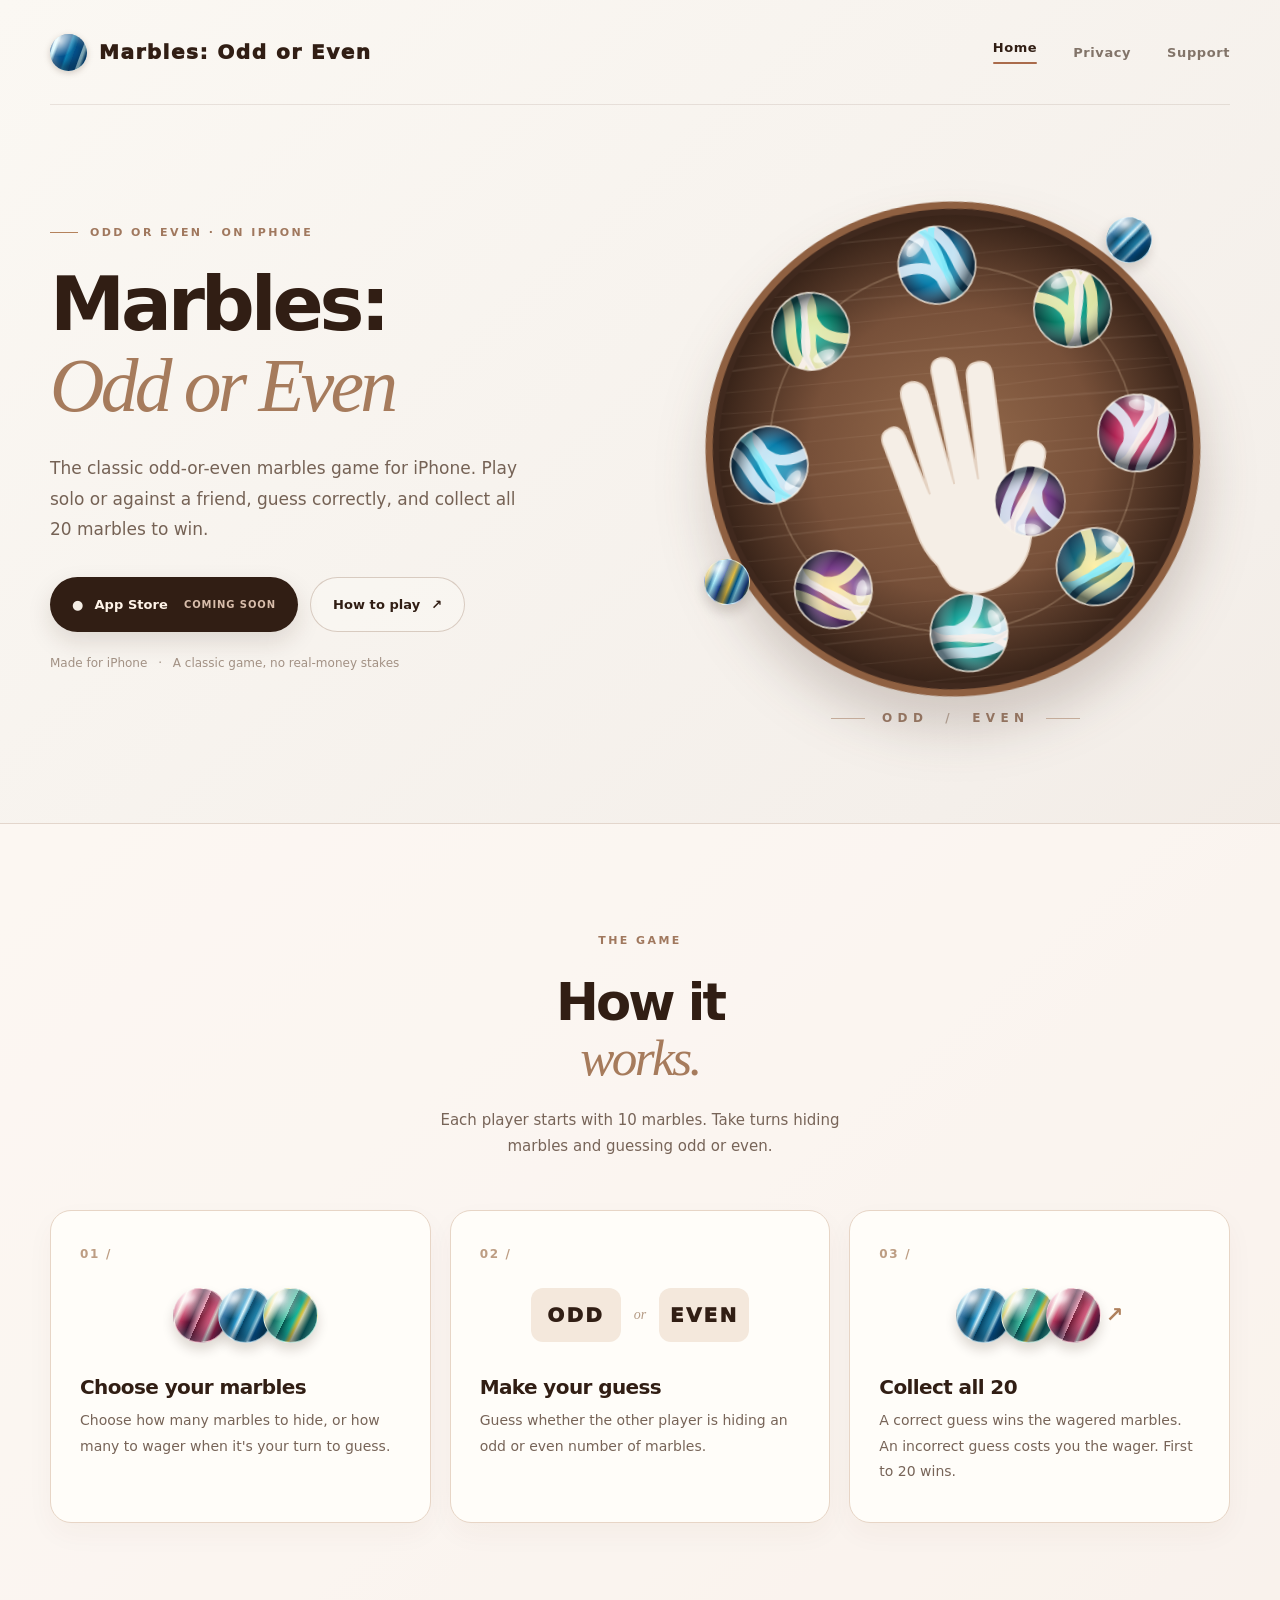
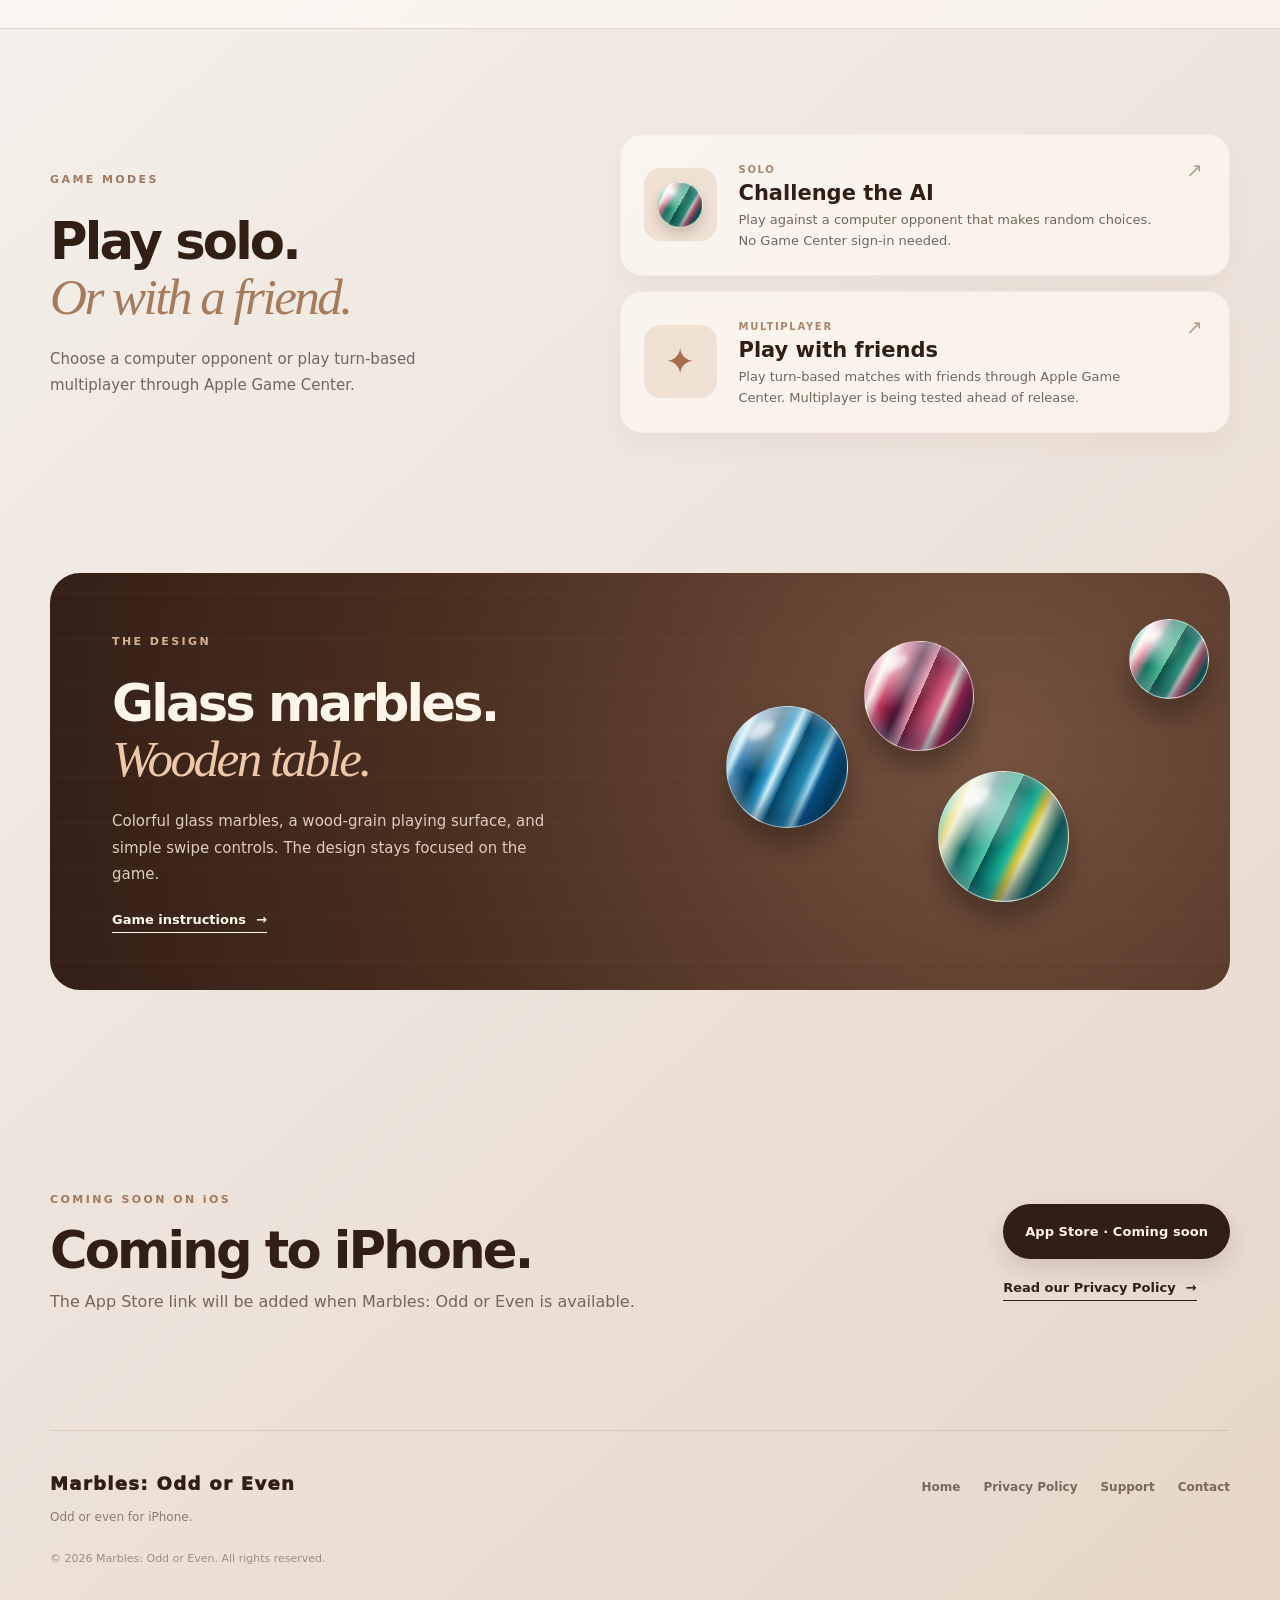
==== commit b661eb67: "Rename public site branding to Marbles: Odd or Even" ====
--- a/index.html
+++ b/index.html
@@ -4,22 +4,22 @@
   <meta charset="utf-8">
   <meta name="viewport" content="width=device-width, initial-scale=1, viewport-fit=cover">
   <meta name="theme-color" content="#f4efea">
-  <meta name="description" content="Marleys brings the classic game of odd or even to iPhone. Guess, wager marbles, and challenge a friend with Apple Game Center. App Store release coming soon.">
+  <meta name="description" content="Marbles: Odd or Even brings the classic game of odd or even to iPhone. Guess, wager marbles, and challenge a friend with Apple Game Center. App Store release coming soon.">
   <link rel="canonical" href="https://doki050.github.io/marleys-privacy/">
   <meta property="og:type" content="website">
-  <meta property="og:site_name" content="Marleys">
-  <meta property="og:title" content="Marleys — The classic game of odd & even">
-  <meta property="og:description" content="Marleys brings the classic game of odd or even to iPhone. Guess, wager marbles, and challenge a friend with Apple Game Center. App Store release coming soon.">
+  <meta property="og:site_name" content="Marbles: Odd or Even">
+  <meta property="og:title" content="Marbles: Odd or Even — The classic game of odd & even">
+  <meta property="og:description" content="Marbles: Odd or Even brings the classic game of odd or even to iPhone. Guess, wager marbles, and challenge a friend with Apple Game Center. App Store release coming soon.">
   <meta property="og:url" content="https://doki050.github.io/marleys-privacy/">
   <meta name="twitter:card" content="summary">
-  <link rel="icon" type="image/svg+xml" href="assets/marleys-mark.svg">
+  <link rel="icon" type="image/svg+xml" href="assets/marbles-odd-even-mark.svg">
   <link rel="stylesheet" href="styles.css">
-  <title>Marleys — The classic game of odd & even</title>
+  <title>Marbles: Odd or Even — The classic game of odd & even</title>
 </head>
 <body>
   <a class="skip-link" href="#main">Skip to content</a>
   <header class="site-header wrap">
-    <a class="brand" href="./" aria-label="Marleys home"><span class="brand-ball" aria-hidden="true"></span><span>MARLEYS<span class="brand-dot">.</span></span></a>
+    <a class="brand" href="./" aria-label="Marbles: Odd or Even home"><span class="brand-ball" aria-hidden="true"></span><span><span class="brand-name">Marbles: Odd or Even</span></span></a>
     <nav class="navigation" aria-label="Main navigation">
       <a href="./" aria-current="page">Home</a>
       <a href="privacy.html">Privacy</a>
@@ -31,7 +31,7 @@
     <section class="hero wrap">
       <div class="hero-copy">
         <span class="eyebrow"><span class="eyebrow-line"></span> ODD OR EVEN · ON IPHONE</span>
-        <h1>Marleys.<br><em>Odd or even.</em></h1>
+        <h1>Marbles:<br><em>Odd or Even</em></h1>
         <p class="hero-lead">The classic odd-or-even marbles game for iPhone. Play solo or against a friend, guess correctly, and collect all 20 marbles to win.</p>
         <div class="hero-actions">
           <span class="button button-primary coming-soon" aria-label="Coming soon to the App Store"><span class="apple-glyph" aria-hidden="true">●</span> App Store <span class="button-soon">Coming soon</span></span>
@@ -41,7 +41,7 @@
       </div>
       <div class="hero-art">
         <div class="art-halo" aria-hidden="true"></div>
-        <img class="hero-emblem" src="assets/marleys-mark.svg" alt="A wooden tabletop emblem with a cream hand and colorful glass marbles" width="560" height="560" loading="eager">
+        <img class="hero-emblem" src="assets/marbles-odd-even-mark.svg" alt="A wooden tabletop emblem with a cream hand and colorful glass marbles" width="560" height="560" loading="eager">
         <span class="floating-ball float-one" aria-hidden="true"></span>
         <span class="floating-ball float-two" aria-hidden="true"></span>
         <span class="art-caption"><span class="caption-line"></span> ODD <span class="caption-divider">/</span> EVEN <span class="caption-line"></span></span>
@@ -69,10 +69,10 @@
     <section class="section feature-section">
       <div class="wrap feature-panel"><div class="feature-copy"><p class="eyebrow">THE DESIGN</p><h2>Glass marbles.<br><em>Wooden table.</em></h2><p>Colorful glass marbles, a wood-grain playing surface, and simple swipe controls. The design stays focused on the game.</p><a class="text-link" href="support.html">Game instructions <span aria-hidden="true">→</span></a></div><div class="feature-showcase" aria-hidden="true"><span class="glass-marble glass-marble-red"></span><span class="glass-marble glass-marble-blue"></span><span class="glass-marble glass-marble-gold"></span><span class="glass-marble glass-marble-teal"></span></div></div>
     </section>
-    <section class="section final-cta"><div class="wrap final-inner"><div><p class="eyebrow">COMING SOON ON iOS</p><h2>Coming to iPhone.</h2><p>The App Store link will be added when Marleys is available.</p></div><div class="final-cta-actions"><span class="button button-primary coming-soon" aria-label="App Store release coming soon">App Store · Coming soon</span><a class="text-link" href="privacy.html">Read our Privacy Policy <span aria-hidden="true">→</span></a></div></div></section>
+    <section class="section final-cta"><div class="wrap final-inner"><div><p class="eyebrow">COMING SOON ON iOS</p><h2>Coming to iPhone.</h2><p>The App Store link will be added when Marbles: Odd or Even is available.</p></div><div class="final-cta-actions"><span class="button button-primary coming-soon" aria-label="App Store release coming soon">App Store · Coming soon</span><a class="text-link" href="privacy.html">Read our Privacy Policy <span aria-hidden="true">→</span></a></div></div></section>
   </main>
   <footer class="site-footer wrap">
-    <div><a class="footer-brand" href="./">MARLEYS<span class="brand-dot">.</span></a><p>Odd or even for iPhone.</p><small>© 2026 Marleys. All rights reserved.</small></div>
+    <div><a class="footer-brand" href="./"><span class="brand-name">Marbles: Odd or Even</span></a><p>Odd or even for iPhone.</p><small>© 2026 Marbles: Odd or Even. All rights reserved.</small></div>
     <nav aria-label="Footer links"><a href="./">Home</a><a href="privacy.html">Privacy Policy</a><a href="support.html">Support</a><a href="mailto:kovacs.benjamin.mark99@gmail.com">Contact</a></nav>
   </footer>
 </body>
--- a/styles.css
+++ b/styles.css
@@ -8,3 +8,7 @@
 @media(max-width:720px){.wrap{width:min(100% - 36px,590px)}.site-header{height:78px}.brand{font-size:17px;gap:8px}.brand-ball{width:29px;height:29px}.navigation{gap:15px}.navigation a{font-size:12px}.hero{display:flex;flex-direction:column;align-items:stretch;gap:15px;padding-block:65px 64px}.hero h1{font-size:clamp(48px,11.3vw,77px)}.hero-lead{font-size:15px;max-width:520px}.hero-actions{gap:10px}.hero-art{min-height:0;padding:13px 20px 0}.hero-emblem{width:min(100%,420px)}.art-caption{margin-top:-13px}.float-one{right:9%;top:8%}.float-two{left:7%;bottom:19%}.section{padding-block:74px}.section-heading h2,.feature-copy h2{font-size:clamp(37px,9vw,54px)}.steps{grid-template-columns:1fr}.step{min-height:0;padding:25px 27px 29px}.step-illustration{height:79px;margin:1px 0 11px}.modes-layout{grid-template-columns:1fr}.section-heading.left{margin-bottom:3px}.feature-section{padding-top:0}.feature-panel{grid-template-columns:1fr;min-height:auto}.feature-copy{padding:46px 32px 0}.feature-showcase{height:220px}.feature-showcase .glass-marble:nth-child(1){left:28%;top:7%}.feature-showcase .glass-marble:nth-child(2){left:11%;top:32%}.feature-showcase .glass-marble:nth-child(3){left:57%;top:39%}.feature-showcase .glass-marble:nth-child(4){right:18%;top:2%}.final-inner{align-items:flex-start;flex-direction:column}.site-footer{display:block;padding-block:36px}.site-footer nav{margin-top:25px}.legal-main{padding-top:68px;padding-bottom:80px}.page-hero{margin-bottom:47px}.page-hero h1{font-size:clamp(52px,11.5vw,74px)}.page-hero>p{font-size:15px}.legal-layout{display:block}.legal-aside{display:none}.legal-card{padding:25px 24px}.legal-card h2{font-size:21px}.faq-section{display:block;margin-bottom:53px}.faq-heading{margin-bottom:25px}.support-contact{padding:29px 25px;flex-direction:column;align-items:flex-start}.support-bottom{flex-wrap:wrap}.support-bottom .text-link{margin-left:73px}}
 @media(max-width:390px){.wrap{width:calc(100% - 28px)}.navigation{gap:12px}.navigation a{font-size:11px}.brand{font-size:15px}.brand-ball{width:26px;height:26px}.hero h1{font-size:46px}.button{padding:0 16px;min-height:51px;font-size:12px}.button-soon{font-size:9px}.mode-tile{grid-template-columns:57px 1fr 10px;gap:12px;padding:17px}.mode-symbol{width:57px;height:57px}.mode-symbol .glass-marble{width:39px;height:39px}.mode-tile h3{font-size:18px}.mode-tile p{font-size:12px}.legal-card{padding:23px 18px}}
 @media(prefers-reduced-motion:reduce){html{scroll-behavior:auto}*,*::before,*::after{animation:none!important;transition:none!important}}
+
+/* Full App Store title: allow the navigation to reflow instead of clipping on phones. */
+@media(max-width:720px){.site-header{height:auto;min-height:78px;flex-wrap:wrap;padding-block:14px;row-gap:14px}.brand{letter-spacing:.018em;font-size:clamp(14px,3.4vw,17px)}.navigation{margin-left:auto}}
+@media(max-width:390px){.brand{font-size:13px;letter-spacing:.01em}.brand-ball{width:24px;height:24px}}
